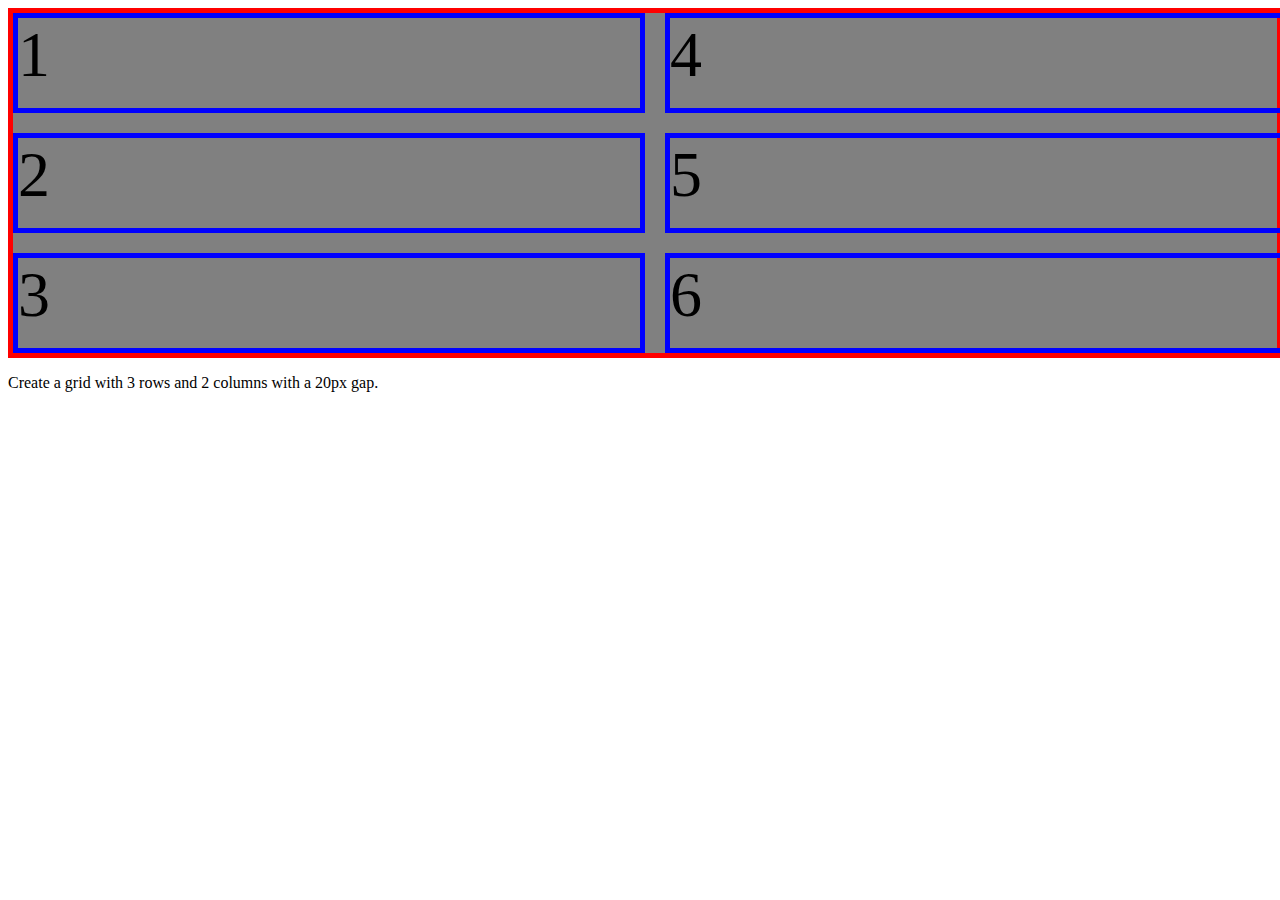
==== index.html @ dedc076f "First Exercise" ====
<!DOCTYPE html>
<html lang="en">
<head>
    <meta charset="UTF-8">
    <meta http-equiv="X-UA-Compatible" content="IE=edge">
    <meta name="viewport" content="width=device-width, initial-scale=1.0">
    <link rel="stylesheet" href="css/styles.css">
    <title>CSS Grid</title>
</head>
<body>
    <div class="container">
        <div class="item">1</div>
        <div class="item">2</div>
        <div class="item">3</div>
        <div class="item">4</div>
        <div class="item">5</div>
        <div class="item">6</div>
    </div>
    <p>
        Create a grid with 3 rows and 2 columns with a 20px gap.
        
    </p>
</body>
</html>
---- css/styles.css ----
.container{
    width: 100%;
    /* height: 200px; */
    background-color: gray;
    border: 5px solid red;
    /* to use CSS GRID */
    display: grid; 
    /* how many columns? */
    grid-template-rows: 100px 100px 100px;
    grid-template-columns: 50% 50%; 
    /* grid-template-rows: 200px; */
    /* grid-auto-columns: 100px; */
    grid-auto-rows: 100px;
    /* grid-auto-rows: 200px; */
    /* grid-auto-flow: column; */
    grid-auto-flow: column;
    /* row-gap: 15px;
    column-gap: 15px; */
    gap:20px;
}
.item{
    border: 5px solid blue;
    font-size: 4em;
}
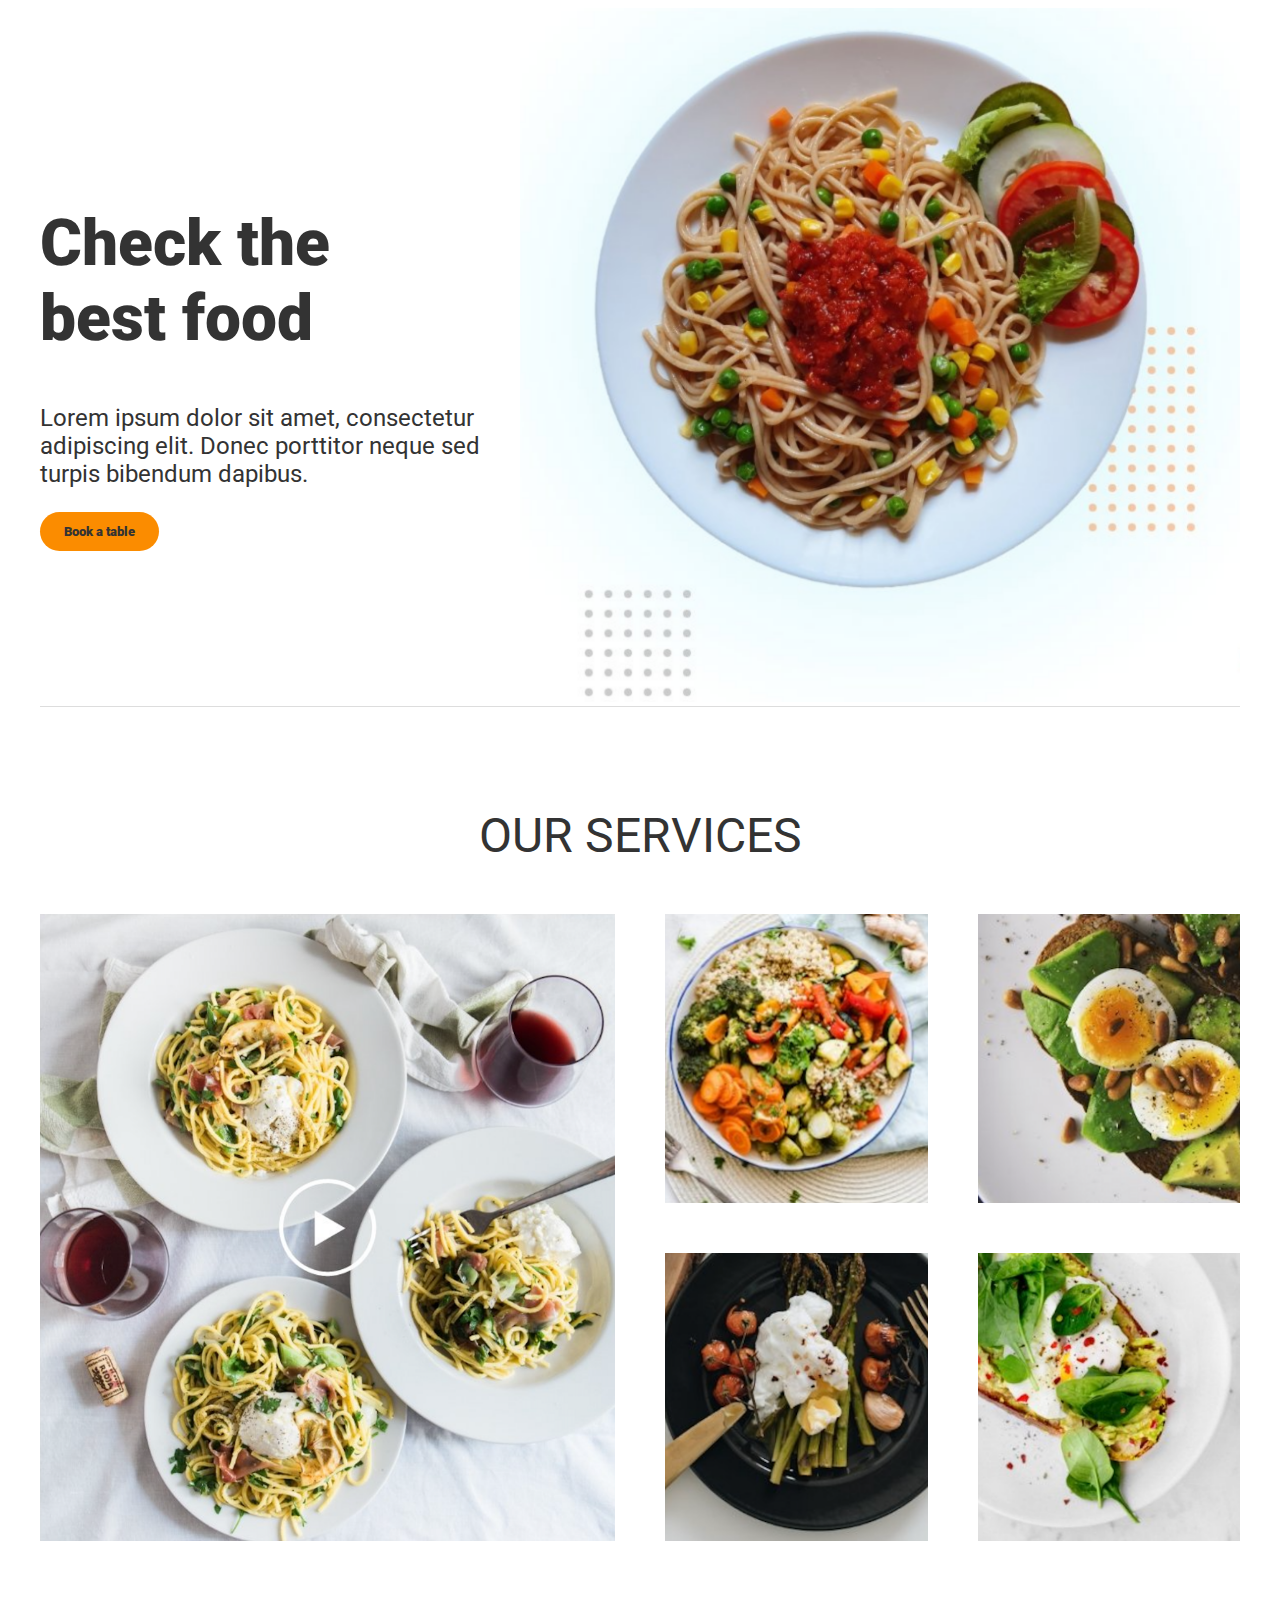
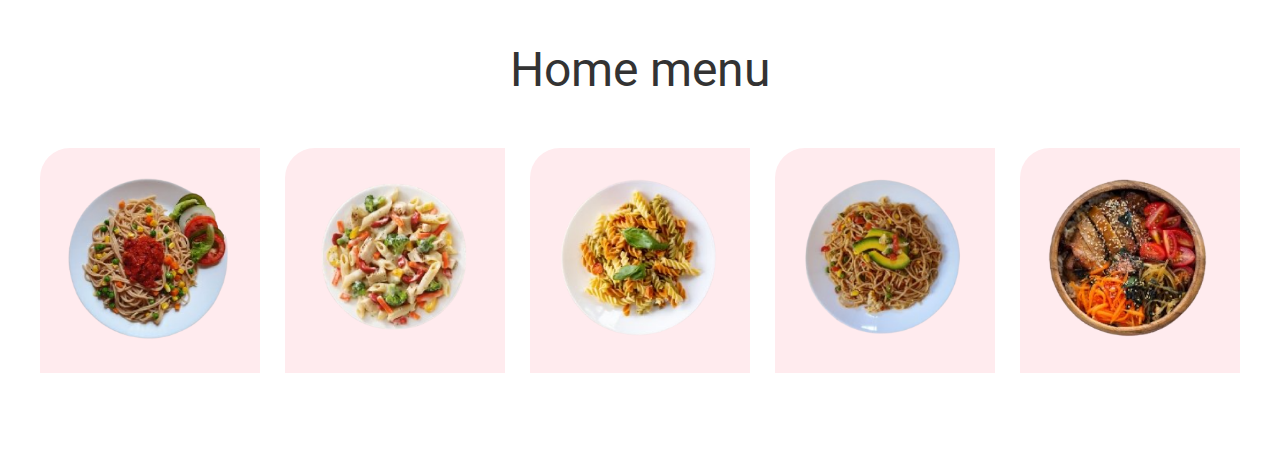
==== commit 24c62c51: "Final Project" ====
--- a/index.html
+++ b/index.html
@@ -1,25 +1,66 @@
 <!DOCTYPE html>
-<html lang="en">
+<html>
+
 <head>
-    <meta charset="UTF-8">
-    <meta http-equiv="X-UA-Compatible" content="IE=edge">
-    <meta name="viewport" content="width=device-width, initial-scale=1.0">
-    <link rel="stylesheet" href="css/styles.css">
-    <title>CSS Grid</title>
+  <link rel="stylesheet" href="css/styles.css">
+  <link rel="preconnect" href="https://fonts.googleapis.com">
+  <link rel="preconnect" href="https://fonts.gstatic.com" crossorigin>
+  <link href="https://fonts.googleapis.com/css2?family=Roboto:wght@400;900&display=swap" rel="stylesheet">
 </head>
+
 <body>
-    <div class="container">
-        <div class="item">1</div>
-        <div class="item">2</div>
-        <div class="item">3</div>
-        <div class="item">4</div>
-        <div class="item">5</div>
-        <div class="item">6</div>
-    </div>
-    <p>
-        Create a grid with 3 rows and 2 columns with a 20px gap.
-        
-    </p>
+  <main>
+    <section class="hero">
+      <div class="info">
+        <h1 class="info-title">Check the<br/>best food</h1>
+        <p class="info-subtitle">Lorem ipsum dolor sit amet, consectetur adipiscing elit. Donec porttitor neque sed turpis bibendum dapibus.</p>
+        <button class="info-button">Book a table</button>
+      </div>
+      <figure class="hero-image">
+        <img src="./images/hero.png" alt="Dish of pasta with neapolitan sauce and vegetables">
+      </figure>
+    </section>
+    <section class="services">
+      <h2 class="services-title">Our services</h2>
+      <div class="dishes">
+        <figure class="dishes-image dishes-image__big">
+          <img src="./images/video.png" alt="video of pasta dishes being served">
+        </figure>
+        <figure class="dishes-image">
+          <img src="./images/dish1.png" alt="bowl of vegetables with rice and avocado">
+        </figure>
+        <figure class="dishes-image">
+          <img src="./images/dish2.png" alt="Avocado and egg toast">
+        </figure>
+        <figure class="dishes-image">
+          <img src="./images/dish3.png" alt="asparagus with tomato and butter">
+        </figure>
+        <figure class="dishes-image">
+          <img src="./images/dish4.png" alt="eggs and guacamole toast ">
+        </figure>
+      </div>
+    </section>
+    <section class="menu">
+      <h2 class="menu-title">Home menu</h2>
+      <div class="plates">
+        <figure class="plates-image">
+          <img src="./images/plate1.png" alt="pasta with neapolitan sauce and vegetables">
+        </figure>
+        <figure class="plates-image">
+          <img src="./images/plate2.png" alt="pasta with broccoli and carrot">
+        </figure>
+        <figure class="plates-image">
+          <img src="./images/plate3.png" alt="pesto pasta">
+        </figure>
+        <figure class="plates-image">
+          <img src="./images/plate4.png" alt="pasta with avocado and corn">
+        </figure>
+        <figure class="plates-image">
+          <img src="./images/plate5.png" alt="bowl of chicken, tomato and carrots">
+        </figure>
+      </div>
+    </section>
+  </main>
 </body>
-</html>
 
+</html>--- a/css/styles.css
+++ b/css/styles.css
@@ -1,24 +1,147 @@
-.container{
+* {
+    font-family: 'Roboto', sans-serif;
+  }
+  
+  main {
+    max-width: 1200px;
+    margin: 0 auto;
+  }
+  
+  /* First section - Hero */
+  
+  .hero {
+    display: grid;
+    grid-template-columns: 2fr minmax(100px, 3fr);
+    border-bottom: 1px solid #ddd;
+  }
+  
+  .hero-image {
+    margin: 0;
+  }
+  
+  .hero-image img{
     width: 100%;
-    /* height: 200px; */
-    background-color: gray;
-    border: 5px solid red;
-    /* to use CSS GRID */
-    display: grid; 
-    /* how many columns? */
-    grid-template-rows: 100px 100px 100px;
-    grid-template-columns: 50% 50%; 
-    /* grid-template-rows: 200px; */
-    /* grid-auto-columns: 100px; */
-    grid-auto-rows: 100px;
-    /* grid-auto-rows: 200px; */
-    /* grid-auto-flow: column; */
-    grid-auto-flow: column;
-    /* row-gap: 15px;
-    column-gap: 15px; */
-    gap:20px;
-}
-.item{
-    border: 5px solid blue;
-    font-size: 4em;
-}+    object-fit: contain;
+  }
+  
+  .info {
+    display: flex;
+    flex-direction: column;
+    justify-content: center;
+    align-items: flex-start;
+  }
+  
+  .info-title {
+    color: #333;
+    font-size: 4rem;
+    font-weight: 900;
+    margin-bottom: 24px;
+  }
+  
+  .info-subtitle {
+    color: #333;
+    font-size: 1.5rem;
+    margin-bottom: 24px;
+  }
+  
+  .info-button {
+    border: none;
+    border-radius: 20px;
+    color: #333;
+    background-color: #fb8c00;
+    font-weight: 900;
+    padding: 12px 24px;
+  }
+  
+  /* Second section - services */
+  
+  .services-title {
+    color: #333;
+    font-size: 3rem;
+    font-weight: 400;
+    text-transform: uppercase;
+    text-align: center;
+    margin: 100px 0 50px 0;
+  }
+  
+  .dishes {
+    display: grid;
+    grid-template-columns: repeat(auto-fit, minmax(210px, 1fr));
+    grid-template-rows: repeat(2, minmax(150px, 1fr));
+    grid-gap: 50px;
+  }
+  
+  .dishes-image {
+    margin: 0;
+  }
+  
+  .dishes-image img {
+    width: 100%;
+    height: 100%;
+    object-fit: cover;
+  }
+  
+  .dishes-image__big {
+    grid-area: 1 / 1 / 3 / 3;
+  }
+  
+  /* Third section - menu */
+  
+  .menu-title {
+    color: #333;
+    font-size: 3rem;
+    font-weight: 400;
+    text-align: center;
+    margin: 100px 0 50px 0;
+  }
+  
+  .plates {
+    display: grid;
+    grid-gap: 25px;
+    grid-template-columns: repeat(auto-fit, minmax(180px, 1fr));
+    margin-bottom: 100px;
+  }
+  
+  .plates-image {
+    margin: 0;
+    background-color: #ffebee;
+    padding: 20px;
+    border-top-left-radius: 30px;
+  }
+  
+  .plates-image img {
+    width: 100%;
+    height: 100%;
+    object-fit: contain;
+  }
+  
+  /* Media queries */
+  @media screen and (max-width: 1024px) {
+    .info-title {
+      font-size: 2.5rem;
+    }
+    .services-title, .menu-title {
+      font-size: 2rem;
+    }
+  
+    .plates {
+      grid-template-columns: repeat(auto-fit, minmax(100px, 1fr));
+    }
+  }
+  
+  @media screen and (max-width: 768px) {
+    .hero {
+      grid-template-columns: 1fr;
+      padding-bottom: 50px;
+    }
+  
+    .hero-image{
+      display: none;
+    }
+  
+    .dishes {
+      grid-template-columns: repeat(auto-fit, minmax(135px, 1fr));
+      grid-template-rows: repeat(2, minmax(135px, 1fr));
+      grid-gap: 25px;
+    }
+  }